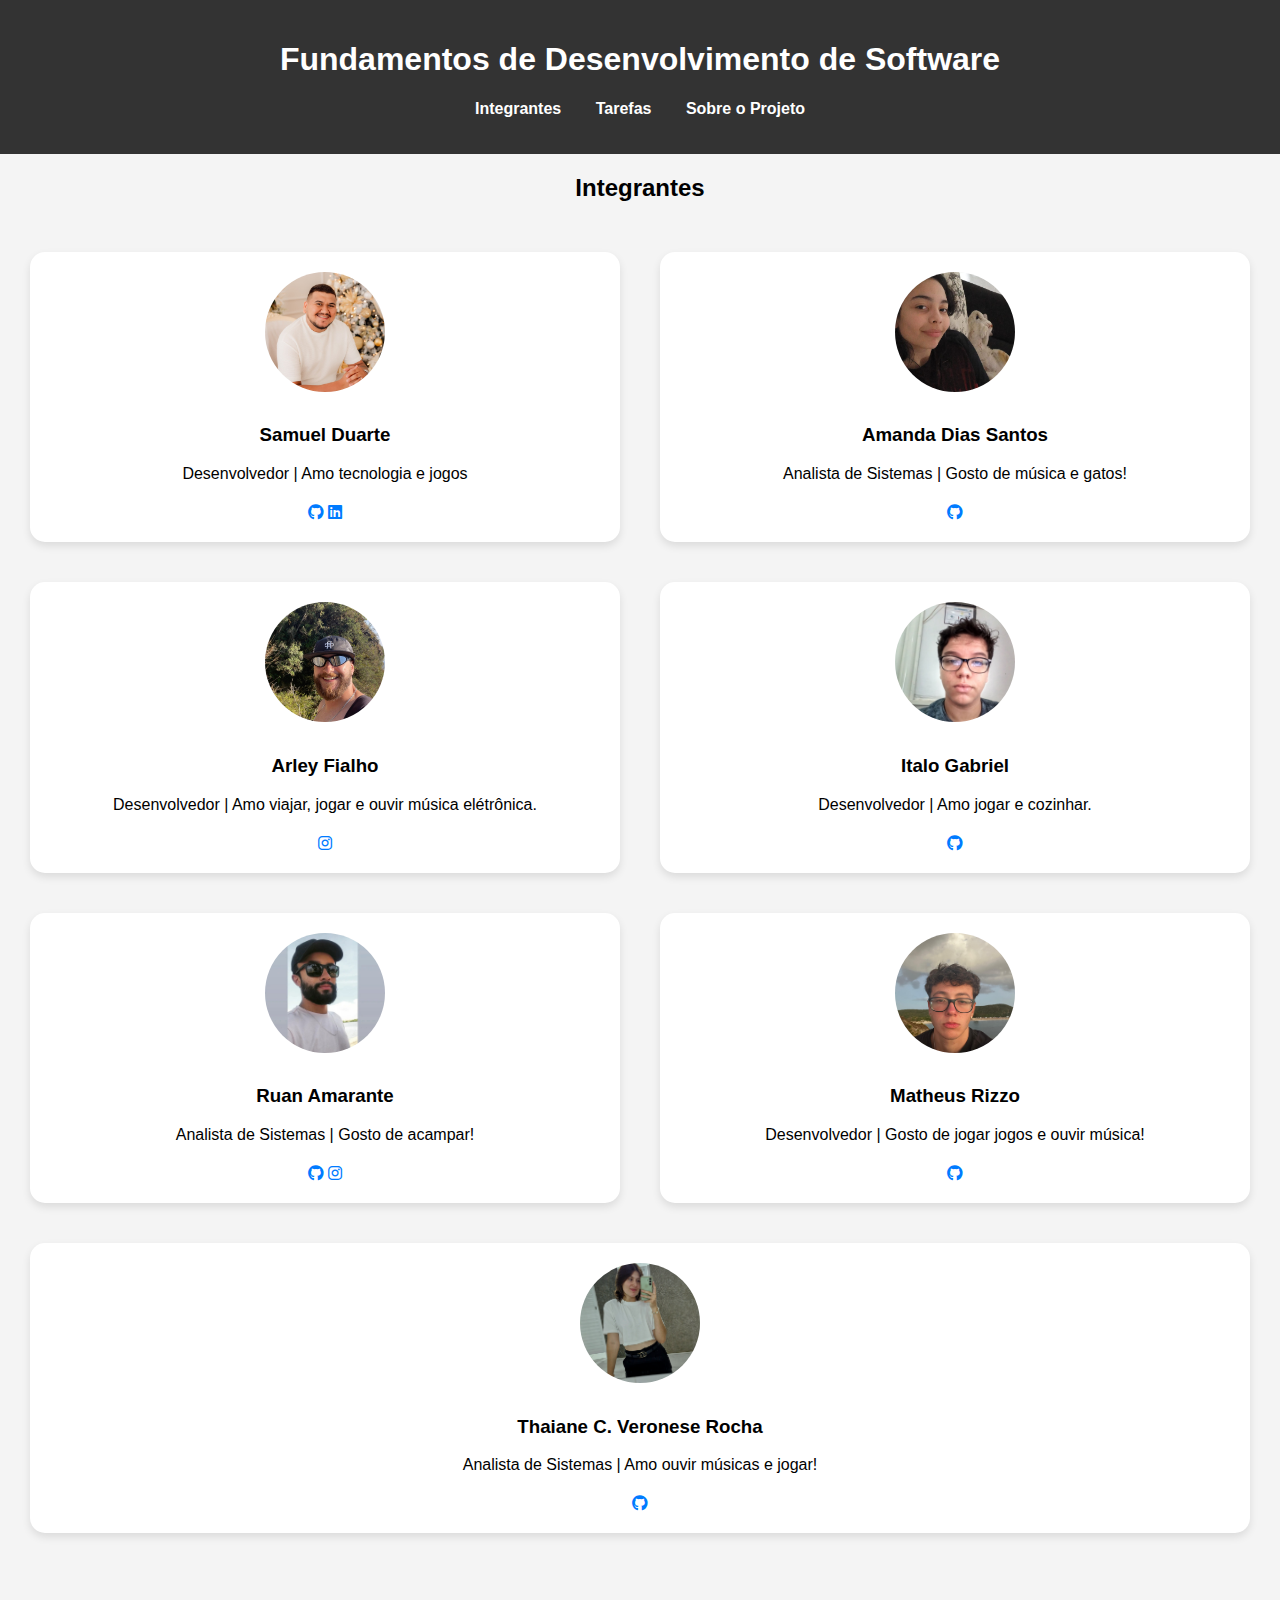
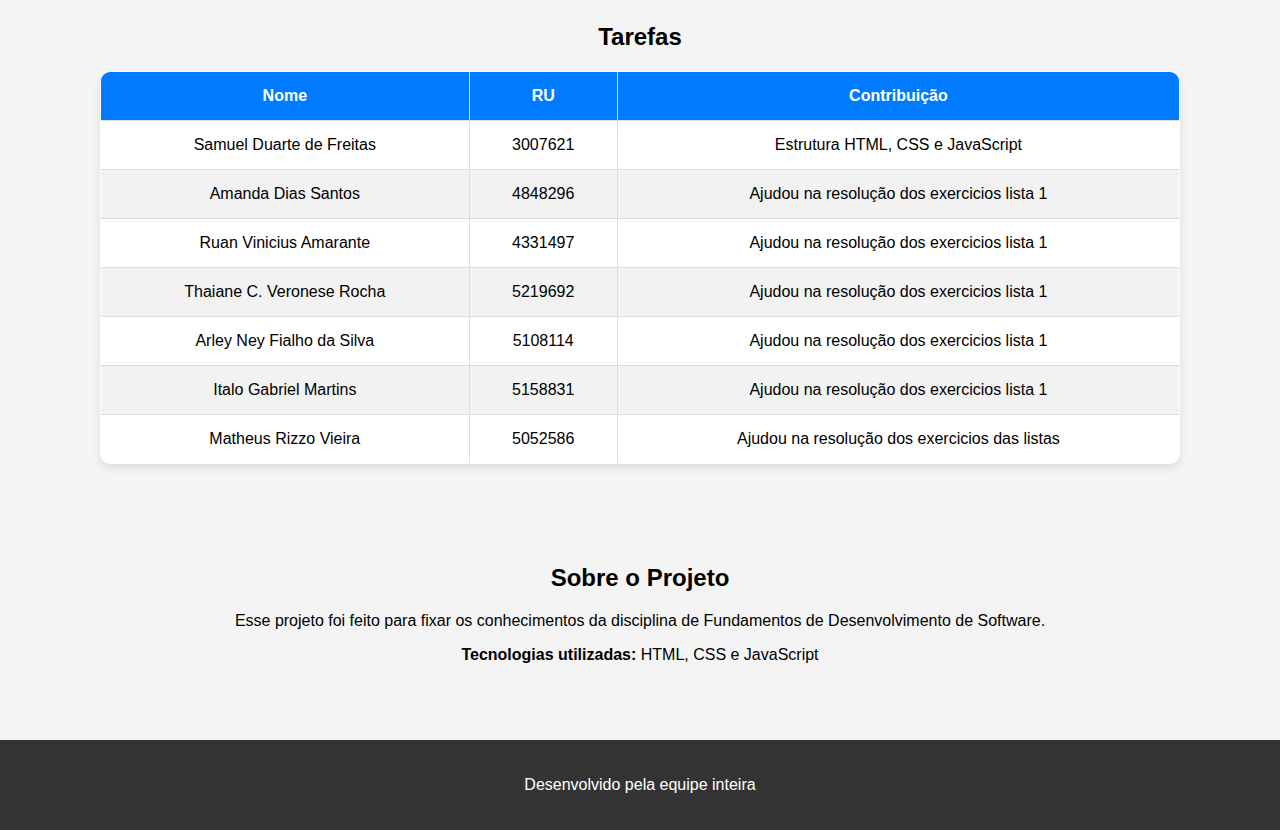
==== index.html @ 73c7549d "feat: changing project" ====
<!DOCTYPE html>
<html lang="pt-br">

<head>
    <meta charset="UTF-8">
    <meta name="viewport" content="width=device-width, initial-scale=1.0">
    <title>Trabalho 1</title>
    <link rel="stylesheet" href="https://cdnjs.cloudflare.com/ajax/libs/font-awesome/6.4.2/css/all.min.css">
    <link rel="stylesheet" href="styles/styles.css">
</head>

<body>
    <header>
        <h1>Fundamentos de Desenvolvimento de Software</h1>
        <nav>
            <ul>
                <li><a href="#integrantes">Integrantes</a></li>
                <li><a href="#tarefas">Tarefas</a></li>
                <li><a href="#sobre">Sobre o Projeto</a></li>
            </ul>
        </nav>
    </header>

    <main>
        <h2 class="title-integrante">Integrantes</h2>
        <section id="integrantes">
            <div class="integrantes-container">
                <div class="integrante">
                    <img src="./img/samuel.jpg" alt="Samuel Duarte">
                    <h3>Samuel Duarte</h3>
                    <p>Desenvolvedor | Amo tecnologia e jogos</p>
                    <div class="social-links">
                        <a href="https://github.com/samuelduarte"><i class="fa-brands fa-github"></i></a>
                        <a href="https://www.linkedin.com/in/samuel-duarte-252977162/"><i
                                class="fa-brands fa-linkedin"></i></a>
                    </div>
                </div>
                <div class="integrante">
                    <img src="./img/amanda_selfie.jpeg" alt="Amanda Dias Santos">
                    <h3>Amanda Dias Santos</h3>
                    <p>Analista de Sistemas | Gosto de música e gatos!</p>
                    <div class="social-links">
                        <a href="https://github.com/Amandaads"><i class="fa-brands fa-github"></i></a>
                    </div>
                </div>
                <div class="integrante">
                    <img src="./img/ArleyFialho.jpeg" alt="Amanda Dias Santos">
                    <h3>Arley Fialho</h3>
                    <p>Desenvolvedor | Amo viajar, jogar e ouvir música elétrônica.</p>
                    <div class="social-links">
                        <a href="https://www.instagram.com/arleyfialhoo/"><i class="fa-brands fa-instagram"></i></a>
                    </div>
                </div>
                <div class="integrante">
                    <img src="./img/italo.jpg" alt="Amanda Dias Santos">
                    <h3>Italo Gabriel</h3>
                    <p>Desenvolvedor | Amo jogar e cozinhar.</p>
                    <div class="social-links">
                        <a href="https://github.com/ItaloGabrielM"><i class="fa-brands fa-github"></i></a>
                    </div>
                </div>
                <div class="integrante">
                    <img src="./img/perfilruan.jpg" alt="Ruan Amarante">
                    <h3>Ruan Amarante</h3>
                    <p>Analista de Sistemas | Gosto de acampar!</p>
                    <div class="social-links">
                        <a href="https://github.com/RuanVBRA"><i class="fa-brands fa-github"></i></a>
                        <a href="https://www.instagram.com/ruan_icius/"><i class="fa-brands fa-instagram"></i></a>
                    </div>
                </div>
                <div class="integrante">
                    <img src="./img/matheus.jpg" alt="Matheus Rizzo">
                    <h3>Matheus Rizzo</h3>
                    <p>Desenvolvedor | Gosto de jogar jogos e ouvir música!</p>
                    <div class="social-links">
                        <a href="https://github.com/mrizzoo"><i class="fa-brands fa-github"></i></a>
                    </div>
                </div>
                <div class="integrante">
                    <img src="./img/thaiane.jpg" alt="Amanda Dias Santos">
                    <h3>Thaiane C. Veronese Rocha</h3>
                    <p>Analista de Sistemas | Amo ouvir músicas e jogar!</p>
                    <div class="social-links">
                        <a href="https://github.com/xSaikii"><i class="fa-brands fa-github"></i></a>
                    </div>
                </div>
            </div>
        </section>

        <section id="tarefas">
            <h2>Tarefas</h2>
            <table>
                <thead>
                    <tr>
                        <th>Nome</th>
                        <th>RU</th>
                        <th>Contribuição</th>
                    </tr>
                </thead>
                <tbody>
                    <tr class="linhas-tabela">
                        <td>Samuel Duarte de Freitas</td>
                        <td>3007621</td>
                        <td>Estrutura HTML, CSS e JavaScript</td>
                    </tr>
                    <tr class="linhas-tabela">
                        <td>Amanda Dias Santos</td>
                        <td>4848296</td>
                        <td>Ajudou na resolução dos exercicios lista 1</td>
                    </tr>
                    <tr class="linhas-tabela">
                        <td>Ruan Vinicius Amarante</td>
                        <td>4331497</td>
                        <td>Ajudou na resolução dos exercicios lista 1</td>
                    </tr>
                    <tr class="linhas-tabela">
                        <td>Thaiane C. Veronese Rocha</td>
                        <td> 5219692</td>
                        <td>Ajudou na resolução dos exercicios lista 1</td>
                    </tr>
                    <tr class="linhas-tabela">
                        <td>Arley Ney Fialho da Silva</td>
                        <td> 5108114</td>
                        <td>Ajudou na resolução dos exercicios lista 1</td>
                    </tr>
                    <tr class="linhas-tabela">
                        <td>Italo Gabriel Martins</td>
                        <td>5158831</td>
                        <td>Ajudou na resolução dos exercicios lista 1</td>
                    </tr>
                    <tr class="linhas-tabela">
                        <td>Matheus Rizzo Vieira</td>
                        <td>5052586</td>
                        <td>Ajudou na resolução dos exercicios das listas </td>
                    </tr>
                </tbody>
            </table>
        </section>

        <section id="sobre">
            <h2>Sobre o Projeto</h2>
            <p>Esse projeto foi feito para fixar os conhecimentos da disciplina de Fundamentos de Desenvolvimento de
                Software.</p>
            <p><strong>Tecnologias utilizadas:</strong> HTML, CSS e JavaScript</p>
        </section>
    </main>

    <footer>
        <p>Desenvolvido pela equipe inteira</p>
    </footer>

    <script>
        document.addEventListener("DOMContentLoaded", function () {
            document.querySelectorAll(".integrante").forEach(integrante => {
                integrante.addEventListener("mouseover", () => integrante.style.transform = "scale(1.05)");
                integrante.addEventListener("mouseout", () => integrante.style.transform = "scale(1)");
            });
        });
    </script>
</body>

</html>
---- styles/styles.css ----
body {
    font-family: Arial, sans-serif;
    background-color: #f4f4f4;
    margin: 0;
    padding: 0;
}

header {
    background-color: #333;
    color: white;
    padding: 20px;
    text-align: center;
}

nav ul {
    list-style: none;
    padding: 0;
}

nav ul li {
    display: inline;
    margin: 0 15px;
}

nav a {
    color: white;
    text-decoration: none;
    font-weight: bold;
}

.title-integrante{
    text-align: center;
}
.integrantes-container{
    display: flex;
}

#integrantes .integrantes-container {
    display: flex;
    flex-wrap: wrap;
    gap: 20px;
}

#integrantes .integrante {
    margin: 10px;
    flex: 1 1 calc(33% - 20px);
    box-sizing: border-box;
}

#integrantes {
    display: flex;
    flex-wrap: nowrap;
    justify-content: center;
    gap: 20px;
    padding: 20px;
    max-width: 100%;
    overflow-x: auto; 
}

.integrante {
    background: white;
    padding: 20px;
    border-radius: 15px;
    box-shadow: 0 4px 8px rgba(0, 0, 0, 0.1);
    text-align: center;
    width: 220px; 
    flex-shrink: 0;
    transition: transform 0.3s ease, box-shadow 0.3s ease;
}

.integrante:hover {
    transform: translateY(-5px);
    box-shadow: 0 6px 12px rgba(0, 0, 0, 0.15);
}

.integrante img {
    width: 120px;
    height: 120px;
    border-radius: 50%;
    object-fit: cover;
    margin-bottom: 10px;
}

.integrante a {
    display: inline-block;
    margin-top: 5px;
    color: #007BFF;
    text-decoration: none;
    font-weight: bold;
}

.integrante a:hover {
    text-decoration: underline;
}

#tarefas, #sobre {
    padding: 40px;
    text-align: center;
}

table {
    width: 90%;
    margin: auto;
    border-collapse: collapse;
    background: white;
    border-radius: 10px;
    overflow: hidden;
    box-shadow: 0 4px 8px rgba(0, 0, 0, 0.1);
}

table, th, td {
    border: 1px solid #ddd;
}

th, td {
    padding: 15px;
    text-align: center;
}

th {
    background-color: #007BFF;
    color: white;
    font-weight: bold;
}

tr:nth-child(even) {
    background-color: #f2f2f2;
}

tr:hover {
    background-color: #ddd;
}

footer {
    background-color: #333;
    color: white;
    text-align: center;
    padding: 20px;
    margin-top: 20px;
}
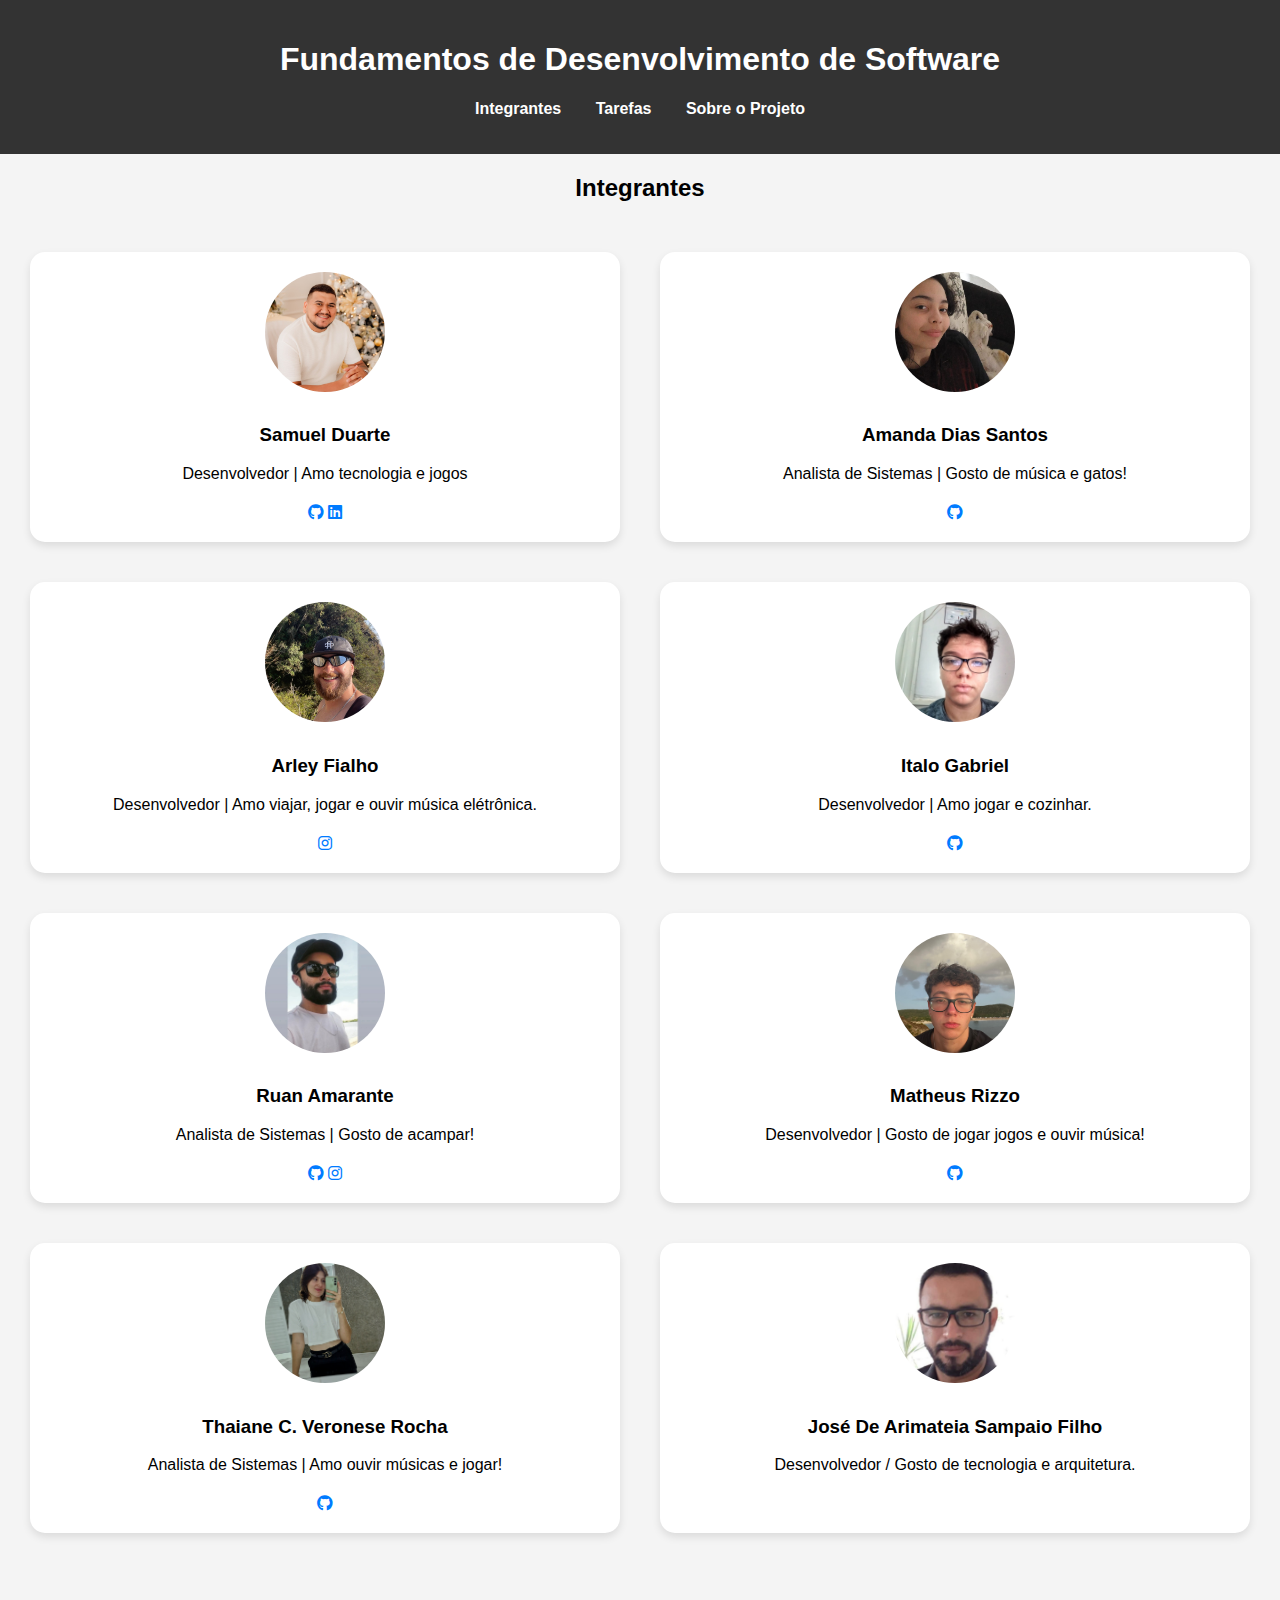
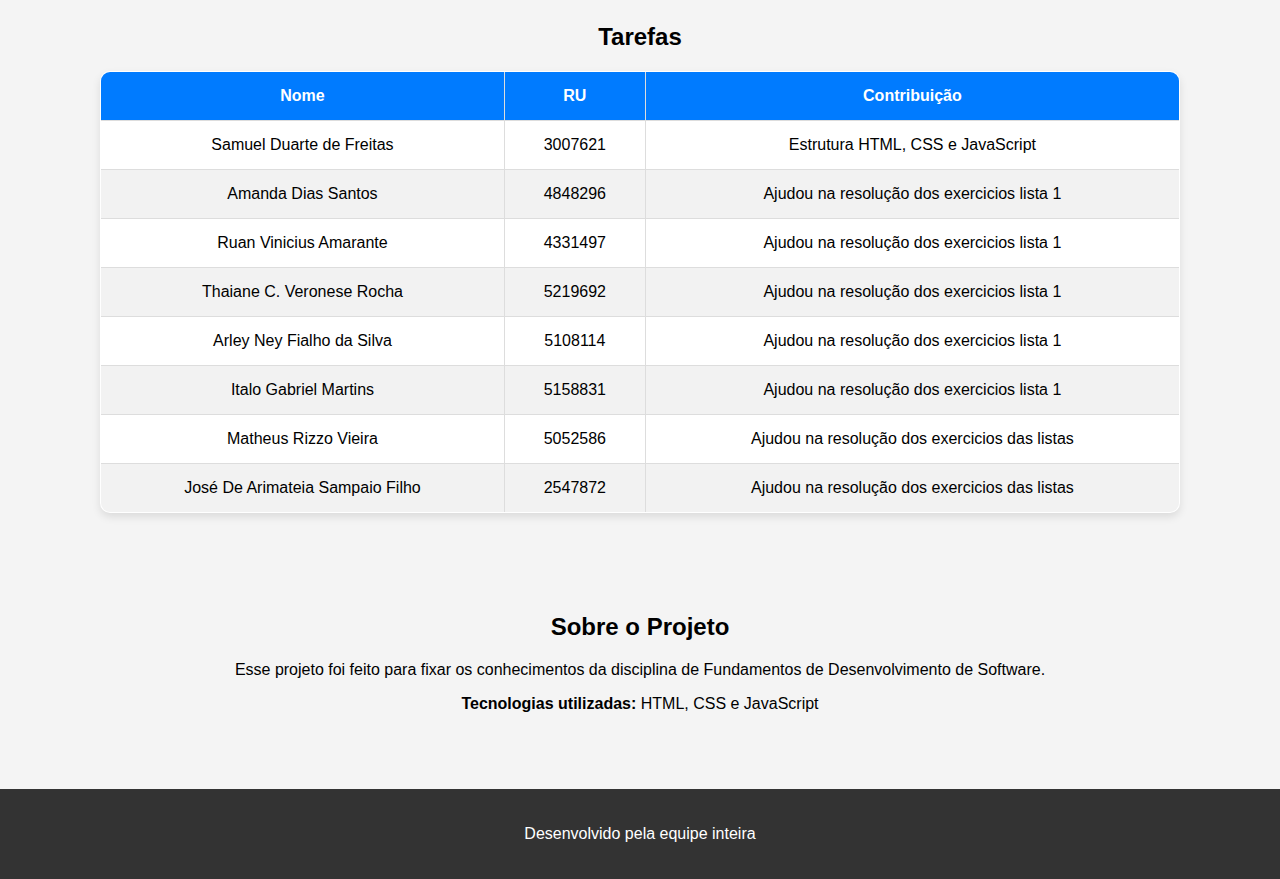
==== commit 125b4ded: "add jose arimateia" ====
--- a/index.html
+++ b/index.html
@@ -84,6 +84,11 @@
                         <a href="https://github.com/xSaikii"><i class="fa-brands fa-github"></i></a>
                     </div>
                 </div>
+                <div class="integrante">
+                    <img src="./img/arimateia.jpeg" alt="Arimateia">
+                    <h3>José De Arimateia Sampaio Filho</h3>
+                    <p>Desenvolvedor / Gosto de tecnologia e arquitetura.</p>
+                </div>
             </div>
         </section>
 
@@ -133,6 +138,11 @@
                         <td>5052586</td>
                         <td>Ajudou na resolução dos exercicios das listas </td>
                     </tr>
+                    <tr class="linhas-tabela">
+                        <td>José De Arimateia Sampaio Filho</td>
+                        <td>2547872</td>
+                        <td>Ajudou na resolução dos exercicios das listas </td>
+                    </tr>
                 </tbody>
             </table>
         </section>
